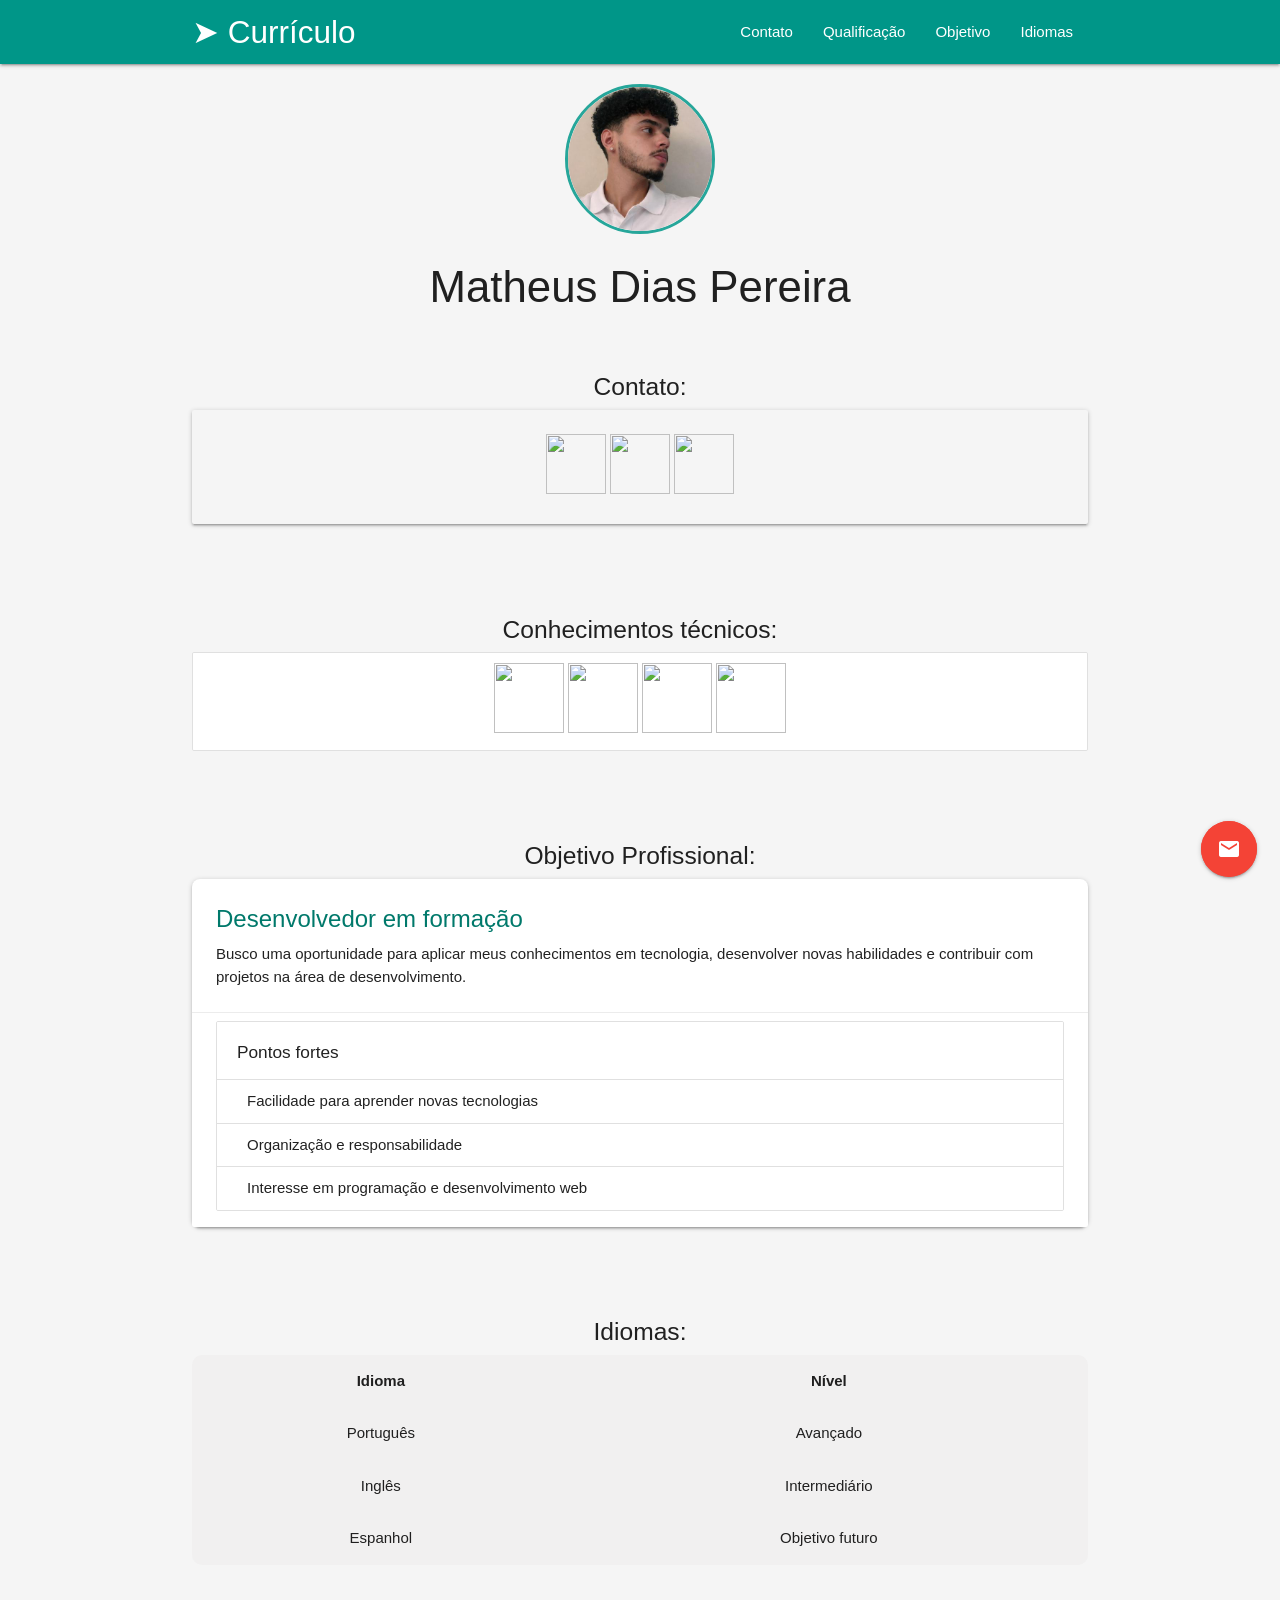
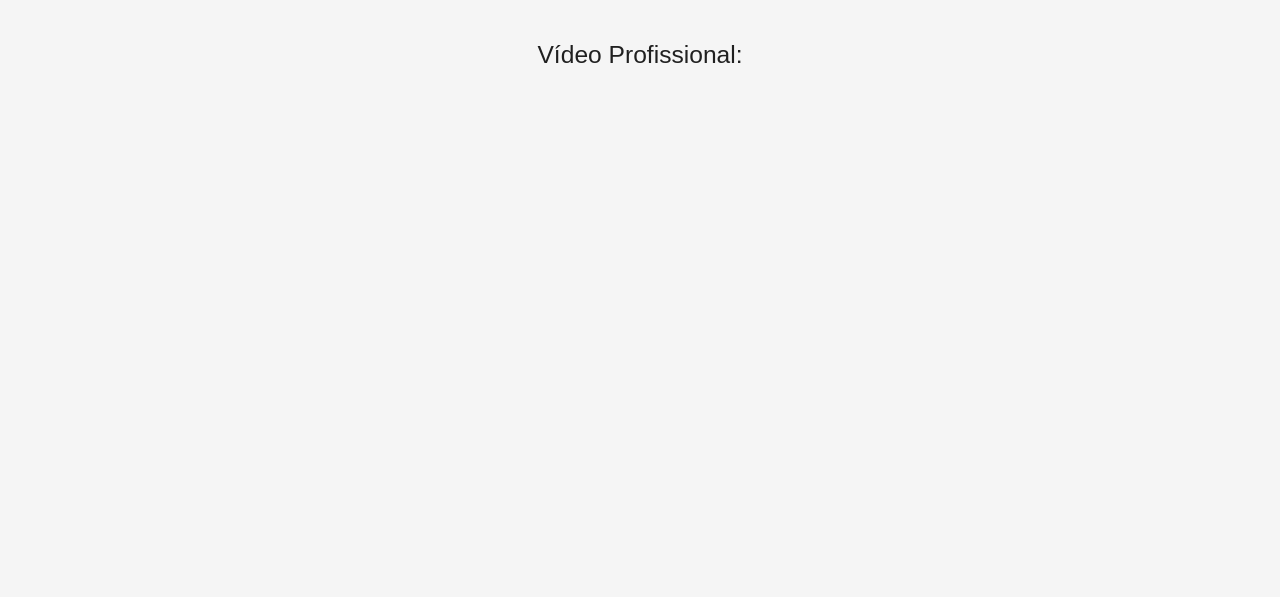
==== CurriculoSite/index.html @ b0c6fc3b "add" ====
<!DOCTYPE html>
<html lang="pt-br">

<head>
    <meta charset="UTF-8">
    <meta name="viewport" content="width=device-width, initial-scale=1.0">
    <title>Currículo - Matheus Dias Pereira</title>

    <!-- MATERIALIZE CSS -->
    <link rel="stylesheet"
        href="https://cdnjs.cloudflare.com/ajax/libs/materialize/1.0.0/css/materialize.min.css">

    <!-- ÍCONES -->
    <link href="https://fonts.googleapis.com/icon?family=Material+Icons" rel="stylesheet">

    <!-- CSS -->
    <link rel="stylesheet" href="style.css">
</head>

<body>

    <!-- MENU MOBILE -->
    <ul class="sidenav" id="mobile-menu">
        <li><a href="#contato">Contato</a></li>
        <li><a href="#qualificacao">Qualificação</a></li>
        <li><a href="#objetivo">Objetivo</a></li>
        <li><a href="#idiomas">Idiomas</a></li>
    </ul>

    <!-- NAVBAR -->
    <nav class="teal">
        <div class="nav-wrapper container">

            <a href="#" class="brand-logo">➤ Currículo</a>

            <!-- BOTÃO MOBILE -->
            <a href="#" data-target="mobile-menu" class="sidenav-trigger">
                <i class="material-icons">menu</i>
            </a>

            <!-- MENU DESKTOP -->
            <ul class="right hide-on-med-and-down">
                <li><a href="#contato">Contato</a></li>
                <li><a href="#qualificacao">Qualificação</a></li>
                <li><a href="#objetivo">Objetivo</a></li>
                <li><a href="#idiomas">Idiomas</a></li>
            </ul>

        </div>
    </nav>

    <div class="container">

        <!-- FOTO -->
        <img src="Perfil.jpg" alt="Foto de perfil" class="profile-img">

        <!-- NOME -->
        <h3>
            <strong>Matheus Dias Pereira</strong>
        </h3>

        <!-- CONTATO -->
        <div id="contato" class="section scrollspy">

           <h5><strong>Contato:</strong></h5>



            <div class="card-panel grey lighten-4 center-align">

                <a href="https://www.linkedin.com/in/matheus-dias-pereira-th2007/" target="_blank">
                    <img src="https://cdn.jsdelivr.net/gh/devicons/devicon@latest/icons/linkedin/linkedin-original.svg" width="60" height="60"/>
                </a>

                <a href="mailto:matheus108532@gmail.com" target="_blank">
                    <img src="https://cdn.simpleicons.org/gmail" width="60" height="60" />
                </a>
               
                <a href="https://wa.me/559491719154" target="_blank">
                     <img src="https://cdn.simpleicons.org/whatsapp" width="60" height="60" />
                 </a>

                  
                        
            
            </div>

        </div>

        <!-- QUALIFICAÇÃO -->
        <div id="qualificacao" class="section scrollspy">

            <h5>Conhecimentos técnicos:</h5>

            <ul class="collection">

                <li class="collection-item center-align">
                    
            <img src="https://cdn.jsdelivr.net/gh/devicons/devicon@latest/icons/javascript/javascript-original.svg"  width="70" height="70" />
           
            <img src="https://cdn.jsdelivr.net/gh/devicons/devicon@latest/icons/python/python-original.svg" width="70" height="70" />
            
            <img src="https://cdn.jsdelivr.net/gh/devicons/devicon@latest/icons/java/java-original-wordmark.svg" width="70" height="70" />

            <img src="https://cdn.jsdelivr.net/gh/devicons/devicon@latest/icons/github/github-original.svg"  width="70" height="70" /> 
          
            
               </li>


        </div>



        <!-- OBJETIVO -->
        <div id="objetivo" class="section scrollspy">

            <h5>Objetivo Profissional:</h5>

            <div class="card curriculo-card">

                <div class="card-content">

                    <span class="card-title teal-text text-darken-2">
                        Desenvolvedor em formação
                    </span>

                    <p>
                        Busco uma oportunidade para aplicar meus conhecimentos em tecnologia,
                        desenvolver novas habilidades e contribuir com projetos
                        na área de desenvolvimento.
                    </p>

                </div>

                <div class="card-action">

                    <ul class="collection with-header objetivo-lista">

                        <li class="collection-header">
                            <h6>Pontos fortes</h6>
                        </li>

                        <li class="collection-item">
                            Facilidade para aprender novas tecnologias
                        </li>

                        <li class="collection-item">
                            Organização e responsabilidade
                        </li>

                        <li class="collection-item">
                            Interesse em programação e desenvolvimento web
                        </li>

                    </ul>

                </div>

            </div>

        </div>

        <!-- IDIOMAS -->
        <div id="idiomas" class="section scrollspy">

            <h5>Idiomas:</h5>

            <table class="striped centered">

                <thead>
                    <tr>
                        <th>Idioma</th>
                        <th>Nível</th>
                    </tr>
                </thead>

                <tbody>

                    <tr>
                        <td>Português</td>
                        <td>Avançado</td>
                    </tr>

                    <tr>
                        <td>Inglês</td>
                        <td>Intermediário</td>
                    </tr>

                    <tr>
                        <td>Espanhol</td>
                        <td>Objetivo futuro</td>
                    </tr>

                </tbody>

            </table>

        </div>

        <!-- VÍDEO -->
        <div class="section">

            <h5>Vídeo Profissional:</h5>

            <div class="video-container">

                <iframe
                    src="https://www.youtube.com/embed/mBqfY_TX_8o"
                    title="Vídeo profissional"
                    frameborder="0"
                    allowfullscreen>
                </iframe>

            </div>

        </div>

    </div>

    <!-- BOTÃO FLUTUANTE -->
    <div class="fixed-action-btn">

        <a href="mailto:matheus108532@gmail.com"
            class="btn-floating btn-large red pulse">

            <i class="large material-icons">email</i>

        </a>

    </div>

    <!-- MATERIALIZE JS -->
    <script
        src="https://cdnjs.cloudflare.com/ajax/libs/materialize/1.0.0/js/materialize.min.js">
    </script>

    <!-- JS -->
    <script src="script.js"></script>

</body>

</html>
---- CurriculoSite/style.css ----
/* Fundo geral */
body {
    background-color: #f5f5f5;
}

/* Foto de perfil */
.profile-img {
    width: 150px;
    height: 150px;
    object-fit: cover;
    border-radius: 50%;
    display: block;
    margin: 20px auto;
    border: 3px solid #26a69a;
}

/* Centralização */
h3, h5 {
    text-align: center;
}

.dark-box {
  background-color: #121212;
  border: none;
}

/* Espaçamento */
.section {
    margin-top: 30px;
}


/* Tabela mais bonita */
table {
    background-color: rgb(241, 240, 240);
    border-radius: 10px;
    overflow: hidden;
}

/* Badge alinhado */
.badge {
    margin-left: 10px;
}

/* Hover suave nos itens */
.collection-item:hover {
    background-color: #e0f2f1;
    transition: 0.3s;
}

/* Card do objetivo profissional */
.curriculo-card {
    border-radius: 8px;
}

.curriculo-card .card-action {
    padding-top: 0;
}

.objetivo-lista {
    margin-bottom: 0;
}

/* NAVBAR */
nav{
    margin-bottom: 20px;
}

/* ScrollSpy ativo */
.table-of-contents a.active{
    color: #00897b;
    border-left: 2px solid #00897b;
}

/* Rolagem suave */
html{
    scroll-behavior: smooth;
}
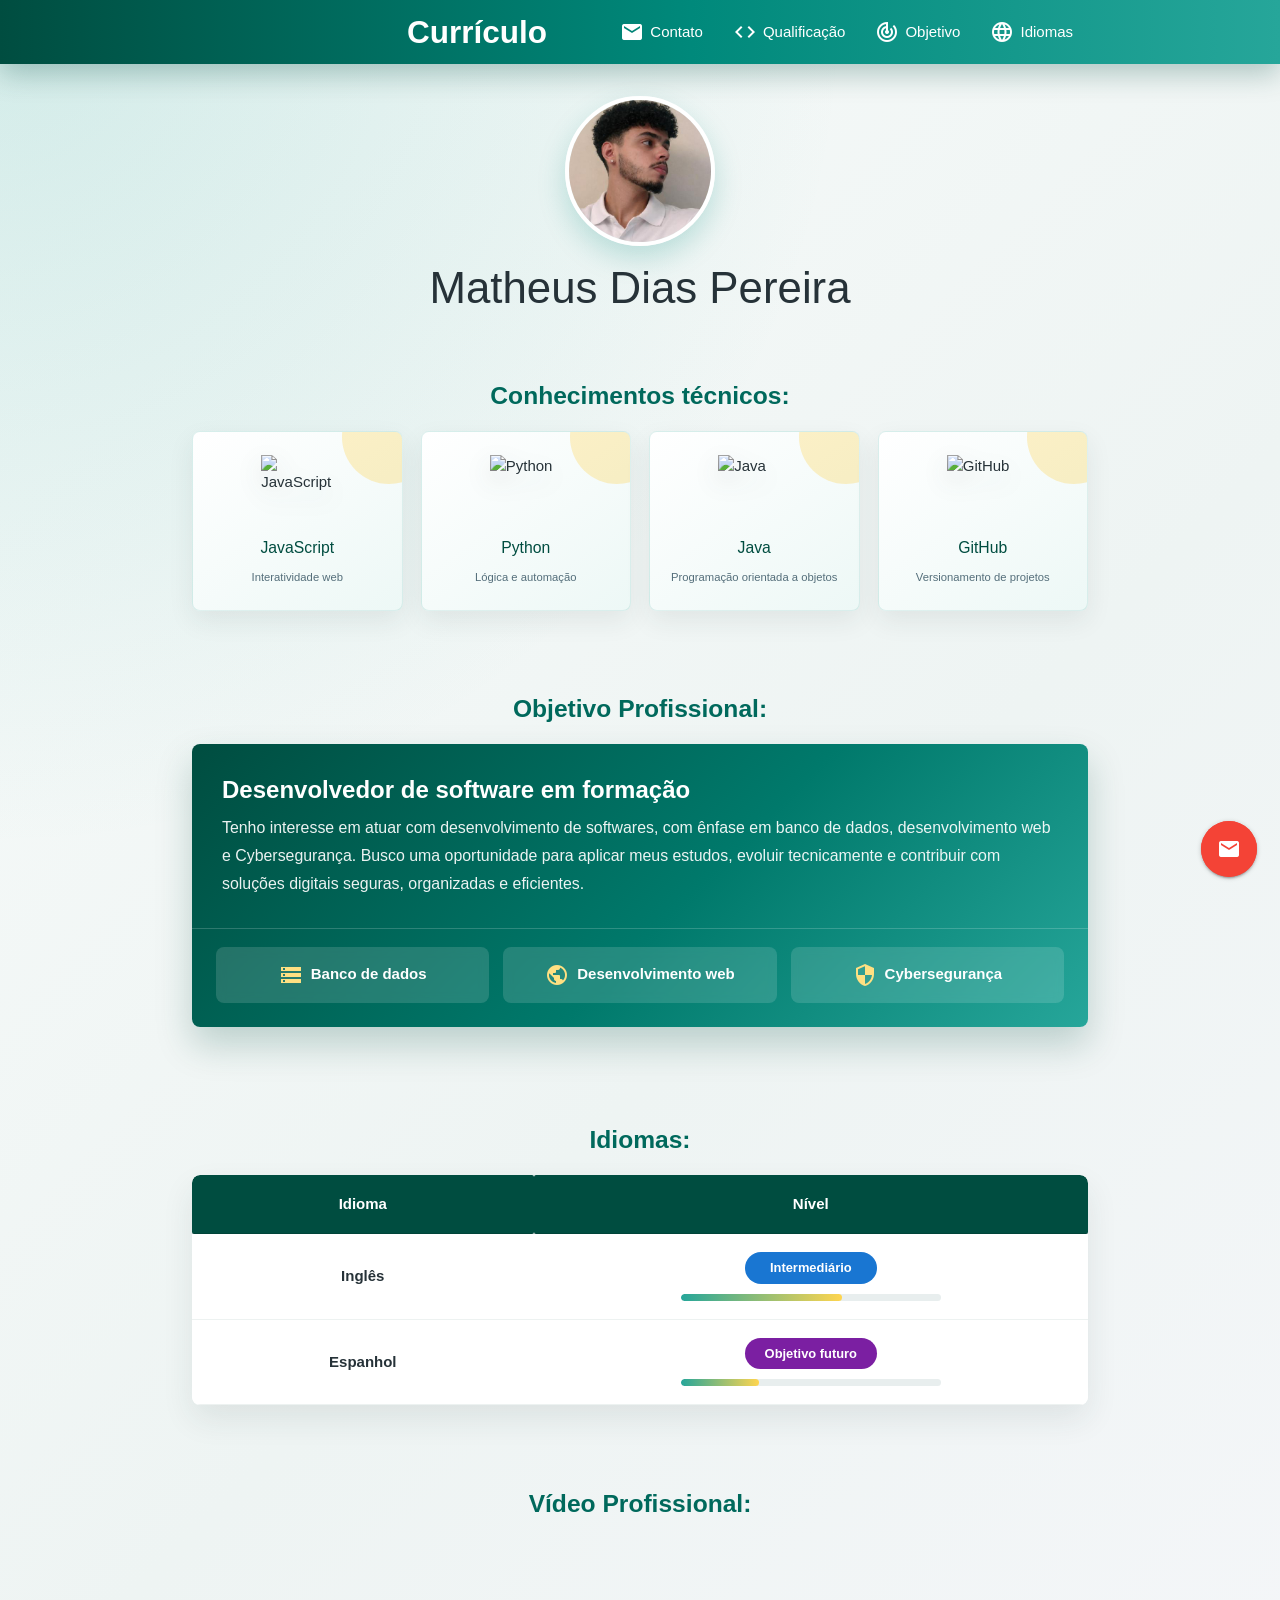
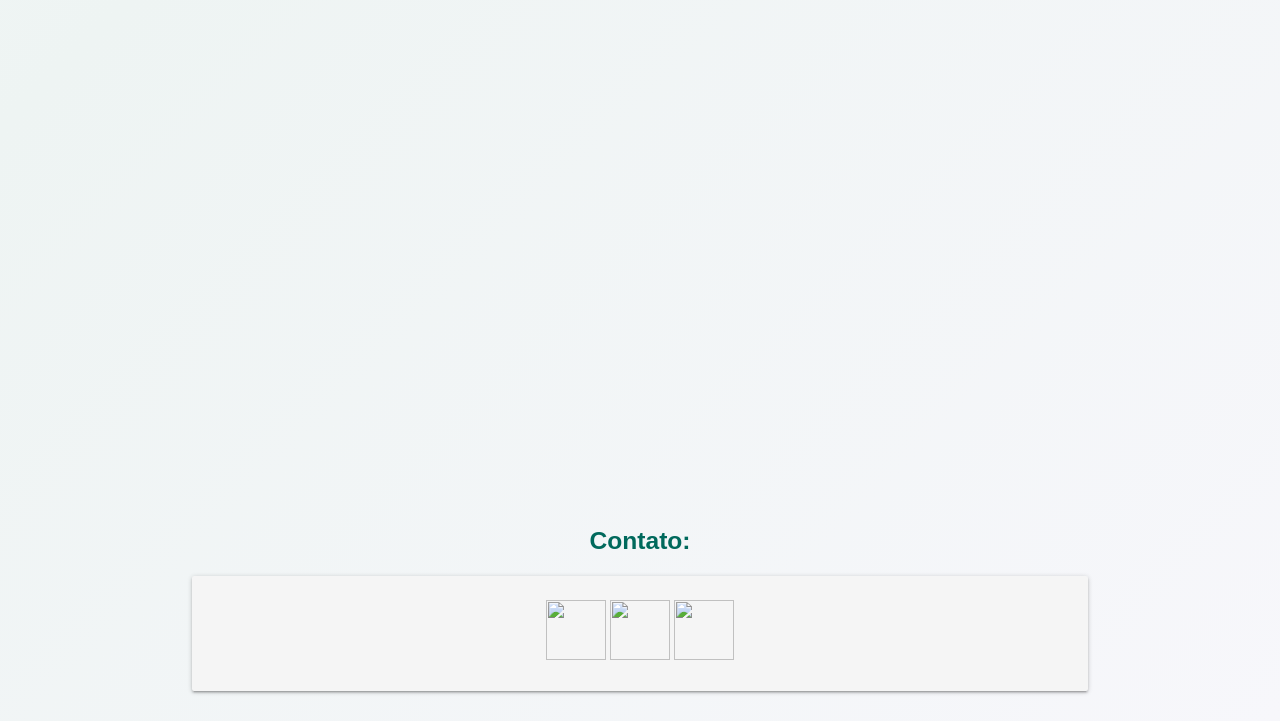
==== commit e16b6ef5: "add" ====
--- a/CurriculoSite/index.html
+++ b/CurriculoSite/index.html
@@ -28,10 +28,13 @@
     </ul>
 
     <!-- NAVBAR -->
-    <nav class="teal">
+    <nav class="main-nav">
         <div class="nav-wrapper container">
 
-            <a href="#" class="brand-logo">➤ Currículo</a>
+            <a href="#" class="brand-logo">
+                <i class="material-icons">terminal</i>
+                Currículo
+            </a>
 
             <!-- BOTÃO MOBILE -->
             <a href="#" data-target="mobile-menu" class="sidenav-trigger">
@@ -39,11 +42,11 @@
             </a>
 
             <!-- MENU DESKTOP -->
-            <ul class="right hide-on-med-and-down">
-                <li><a href="#contato">Contato</a></li>
-                <li><a href="#qualificacao">Qualificação</a></li>
-                <li><a href="#objetivo">Objetivo</a></li>
-                <li><a href="#idiomas">Idiomas</a></li>
+            <ul class="right hide-on-med-and-down nav-links">
+                <li><a href="#contato"><i class="material-icons left">alternate_email</i>Contato</a></li>
+                <li><a href="#qualificacao"><i class="material-icons left">code</i>Qualificação</a></li>
+                <li><a href="#objetivo"><i class="material-icons left">track_changes</i>Objetivo</a></li>
+                <li><a href="#idiomas"><i class="material-icons left">language</i>Idiomas</a></li>
             </ul>
 
         </div>
@@ -55,162 +58,169 @@
         <img src="Perfil.jpg" alt="Foto de perfil" class="profile-img">
 
         <!-- NOME -->
-        <h3>
-            <strong>Matheus Dias Pereira</strong>
-        </h3>
+        <h3><strong>Matheus Dias Pereira</strong></h3>
+
+        <!-- QUALIFICAÇÃO -->
+        <div id="qualificacao" class="section scrollspy">
+
+            <h5>Conhecimentos técnicos:</h5>
+
+            <div class="tech-grid">
+
+                <div class="tech-card">
+                    <span class="tech-glow"></span>
+                    <img src="https://cdn.jsdelivr.net/gh/devicons/devicon@latest/icons/javascript/javascript-original.svg"
+                        alt="JavaScript">
+                    <strong>JavaScript</strong>
+                    <small>Interatividade web</small>
+                </div>
+
+                <div class="tech-card">
+                    <span class="tech-glow"></span>
+                    <img src="https://cdn.jsdelivr.net/gh/devicons/devicon@latest/icons/python/python-original.svg"
+                        alt="Python">
+                    <strong>Python</strong>
+                    <small>Lógica e automação</small>
+                </div>
+
+                <div class="tech-card">
+                    <span class="tech-glow"></span>
+                    <img src="https://cdn.jsdelivr.net/gh/devicons/devicon@latest/icons/java/java-original-wordmark.svg"
+                        alt="Java">
+                    <strong>Java</strong>
+                    <small>Programação orientada a objetos</small>
+                </div>
+
+                <div class="tech-card">
+                    <span class="tech-glow"></span>
+                    <img src="https://cdn.jsdelivr.net/gh/devicons/devicon@latest/icons/github/github-original.svg"
+                        alt="GitHub">
+                    <strong>GitHub</strong>
+                    <small>Versionamento de projetos</small>
+                </div>
+
+            </div>
+        </div>
+
+        <!-- OBJETIVO -->
+        <div id="objetivo" class="section scrollspy">
+
+            <h5>Objetivo Profissional:</h5>
+
+            <div class="card curriculo-card objective-card">
+
+                <div class="card-content">
+
+                    <span class="card-title"> Desenvolvedor de software em formação 
+                         </span>
+
+                    <p>
+                        Tenho interesse em atuar com desenvolvimento de softwares, com ênfase em banco de dados,
+                        desenvolvimento web e Cybersegurança. Busco uma oportunidade para aplicar meus estudos,
+                        evoluir tecnicamente e contribuir com soluções digitais seguras, organizadas e eficientes.
+                    </p>
+
+                </div>
+
+                <div class="card-action">
+
+                    <div class="objective-focus">
+
+                        <div>
+                            <i class="material-icons">storage</i>
+                            <span>Banco de dados</span>
+                        </div>
+
+                        <div>
+                            <i class="material-icons">public</i>
+                            <span>Desenvolvimento web</span>
+                        </div>
+
+                        <div>
+                            <i class="material-icons">security</i>
+                            <span>Cybersegurança</span>
+                        </div>
+
+                    </div>
+
+                </div>
+
+            </div>
+        </div>
+
+        <!-- IDIOMAS -->
+        <div id="idiomas" class="section scrollspy">
+
+            <h5>Idiomas:</h5>
+
+            <div class="language-panel">
+
+                <table class="centered language-table">
+
+                    <thead>
+                        <tr>
+                            <th>Idioma</th>
+                            <th>Nível</th>
+                        </tr>
+                    </thead>
+
+                    <tbody>
+
+                        <tr>
+                            <td><span class="language-name">Inglês</span></td>
+                            <td>
+                                <span class="level-pill intermediate">Intermediário</span>
+                                <div class="progress-bar"><span style="width: 62%"></span></div>
+                            </td>
+                        </tr>
+
+                        <tr>
+                            <td><span class="language-name">Espanhol</span></td>
+                            <td>
+                                <span class="level-pill future">Objetivo futuro</span>
+                                <div class="progress-bar"><span style="width: 30%"></span></div>
+                            </td>
+                        </tr>
+
+                    </tbody>
+
+                </table>
+
+            </div>
+        </div>
+
+        <!-- VÍDEO -->
+        <div class="section">
+
+            <h5>Vídeo Profissional:</h5>
+
+            <div class="video-container">
+                <iframe src="https://www.youtube.com/embed/mBqfY_TX_8o" title="Vídeo profissional"
+                    frameborder="0" allowfullscreen>
+                </iframe>
+            </div>
+
+        </div>
 
         <!-- CONTATO -->
         <div id="contato" class="section scrollspy">
 
-           <h5><strong>Contato:</strong></h5>
-
-
+            <h5>Contato:</h5>
 
             <div class="card-panel grey lighten-4 center-align">
 
                 <a href="https://www.linkedin.com/in/matheus-dias-pereira-th2007/" target="_blank">
-                    <img src="https://cdn.jsdelivr.net/gh/devicons/devicon@latest/icons/linkedin/linkedin-original.svg" width="60" height="60"/>
+                    <img src="https://cdn.jsdelivr.net/gh/devicons/devicon@latest/icons/linkedin/linkedin-original.svg"
+                        width="60" height="60">
                 </a>
 
                 <a href="mailto:matheus108532@gmail.com" target="_blank">
-                    <img src="https://cdn.simpleicons.org/gmail" width="60" height="60" />
+                    <img src="https://cdn.simpleicons.org/gmail" width="60" height="60">
                 </a>
-               
+
                 <a href="https://wa.me/559491719154" target="_blank">
-                     <img src="https://cdn.simpleicons.org/whatsapp" width="60" height="60" />
-                 </a>
-
-                  
-                        
-            
-            </div>
-
-        </div>
-
-        <!-- QUALIFICAÇÃO -->
-        <div id="qualificacao" class="section scrollspy">
-
-            <h5>Conhecimentos técnicos:</h5>
-
-            <ul class="collection">
-
-                <li class="collection-item center-align">
-                    
-            <img src="https://cdn.jsdelivr.net/gh/devicons/devicon@latest/icons/javascript/javascript-original.svg"  width="70" height="70" />
-           
-            <img src="https://cdn.jsdelivr.net/gh/devicons/devicon@latest/icons/python/python-original.svg" width="70" height="70" />
-            
-            <img src="https://cdn.jsdelivr.net/gh/devicons/devicon@latest/icons/java/java-original-wordmark.svg" width="70" height="70" />
-
-            <img src="https://cdn.jsdelivr.net/gh/devicons/devicon@latest/icons/github/github-original.svg"  width="70" height="70" /> 
-          
-            
-               </li>
-
-
-        </div>
-
-
-
-        <!-- OBJETIVO -->
-        <div id="objetivo" class="section scrollspy">
-
-            <h5>Objetivo Profissional:</h5>
-
-            <div class="card curriculo-card">
-
-                <div class="card-content">
-
-                    <span class="card-title teal-text text-darken-2">
-                        Desenvolvedor em formação
-                    </span>
-
-                    <p>
-                        Busco uma oportunidade para aplicar meus conhecimentos em tecnologia,
-                        desenvolver novas habilidades e contribuir com projetos
-                        na área de desenvolvimento.
-                    </p>
-
-                </div>
-
-                <div class="card-action">
-
-                    <ul class="collection with-header objetivo-lista">
-
-                        <li class="collection-header">
-                            <h6>Pontos fortes</h6>
-                        </li>
-
-                        <li class="collection-item">
-                            Facilidade para aprender novas tecnologias
-                        </li>
-
-                        <li class="collection-item">
-                            Organização e responsabilidade
-                        </li>
-
-                        <li class="collection-item">
-                            Interesse em programação e desenvolvimento web
-                        </li>
-
-                    </ul>
-
-                </div>
-
-            </div>
-
-        </div>
-
-        <!-- IDIOMAS -->
-        <div id="idiomas" class="section scrollspy">
-
-            <h5>Idiomas:</h5>
-
-            <table class="striped centered">
-
-                <thead>
-                    <tr>
-                        <th>Idioma</th>
-                        <th>Nível</th>
-                    </tr>
-                </thead>
-
-                <tbody>
-
-                    <tr>
-                        <td>Português</td>
-                        <td>Avançado</td>
-                    </tr>
-
-                    <tr>
-                        <td>Inglês</td>
-                        <td>Intermediário</td>
-                    </tr>
-
-                    <tr>
-                        <td>Espanhol</td>
-                        <td>Objetivo futuro</td>
-                    </tr>
-
-                </tbody>
-
-            </table>
-
-        </div>
-
-        <!-- VÍDEO -->
-        <div class="section">
-
-            <h5>Vídeo Profissional:</h5>
-
-            <div class="video-container">
-
-                <iframe
-                    src="https://www.youtube.com/embed/mBqfY_TX_8o"
-                    title="Vídeo profissional"
-                    frameborder="0"
-                    allowfullscreen>
-                </iframe>
+                    <img src="https://cdn.simpleicons.org/whatsapp" width="60" height="60">
+                </a>
 
             </div>
 
@@ -223,17 +233,13 @@
 
         <a href="mailto:matheus108532@gmail.com"
             class="btn-floating btn-large red pulse">
-
             <i class="large material-icons">email</i>
-
         </a>
 
     </div>
 
     <!-- MATERIALIZE JS -->
-    <script
-        src="https://cdnjs.cloudflare.com/ajax/libs/materialize/1.0.0/js/materialize.min.js">
-    </script>
+    <script src="https://cdnjs.cloudflare.com/ajax/libs/materialize/1.0.0/js/materialize.min.js"></script>
 
     <!-- JS -->
     <script src="script.js"></script>
--- a/CurriculoSite/style.css
+++ b/CurriculoSite/style.css
@@ -1,6 +1,9 @@
 /* Fundo geral */
 body {
-    background-color: #f5f5f5;
+    background:
+        radial-gradient(circle at top left, rgba(38, 166, 154, 0.18), transparent 32%),
+        linear-gradient(135deg, #f8fbfa 0%, #eef4f3 48%, #f7f7fb 100%);
+    color: #263238;
 }
 
 /* Foto de perfil */
@@ -10,8 +13,9 @@
     object-fit: cover;
     border-radius: 50%;
     display: block;
-    margin: 20px auto;
-    border: 3px solid #26a69a;
+    margin: 32px auto 18px;
+    border: 4px solid #ffffff;
+    box-shadow: 0 12px 28px rgba(0, 137, 123, 0.22);
 }
 
 /* Centralização */
@@ -19,21 +23,31 @@
     text-align: center;
 }
 
+h3 {
+    margin-top: 0;
+}
+
+h5 {
+    color: #00695c;
+    font-weight: 700;
+    letter-spacing: 0;
+    margin-bottom: 22px;
+}
+
 .dark-box {
-  background-color: #121212;
-  border: none;
+    background-color: #121212;
+    border: none;
 }
 
 /* Espaçamento */
 .section {
-    margin-top: 30px;
-}
-
+    margin-top: 38px;
+}
 
 /* Tabela mais bonita */
 table {
-    background-color: rgb(241, 240, 240);
-    border-radius: 10px;
+    background-color: #ffffff;
+    border-radius: 8px;
     overflow: hidden;
 }
 
@@ -62,17 +76,298 @@
 }
 
 /* NAVBAR */
-nav{
+nav {
     margin-bottom: 20px;
 }
 
+.main-nav {
+    background: linear-gradient(90deg, #004d40 0%, #00897b 54%, #26a69a 100%);
+    box-shadow: 0 10px 28px rgba(0, 77, 64, 0.28);
+}
+
+.main-nav .brand-logo {
+    display: flex;
+    align-items: center;
+    gap: 8px;
+    font-weight: 700;
+}
+
+.main-nav .brand-logo i {
+    height: 64px;
+    line-height: 64px;
+}
+
+.nav-links a {
+    border-radius: 999px;
+    height: 40px;
+    line-height: 40px;
+    margin-top: 12px;
+    transition: background-color 0.25s ease, transform 0.25s ease;
+}
+
+.nav-links a:hover {
+    background-color: rgba(255, 255, 255, 0.18);
+    transform: translateY(-2px);
+}
+
+.nav-links i.left {
+    height: 40px;
+    line-height: 40px;
+    margin-right: 6px;
+}
+
+.sidenav {
+    background: #f8fbfa;
+}
+
+.sidenav li a {
+    color: #00695c;
+    font-weight: 600;
+}
+
+/* Conhecimentos técnicos */
+.tech-grid {
+    display: grid;
+    grid-template-columns: repeat(4, minmax(130px, 1fr));
+    gap: 18px;
+}
+
+.tech-card {
+    position: relative;
+    isolation: isolate;
+    min-height: 180px;
+    overflow: hidden;
+    border: 1px solid rgba(0, 137, 123, 0.12);
+    border-radius: 8px;
+    background: linear-gradient(145deg, #ffffff 0%, #edf8f6 100%);
+    box-shadow: 0 10px 26px rgba(38, 50, 56, 0.08);
+    display: flex;
+    flex-direction: column;
+    align-items: center;
+    justify-content: center;
+    gap: 9px;
+    transition: transform 0.3s ease, box-shadow 0.3s ease, border-color 0.3s ease;
+}
+
+.tech-card::before {
+    content: "";
+    position: absolute;
+    inset: 0;
+    background: linear-gradient(120deg, transparent, rgba(38, 166, 154, 0.16), transparent);
+    transform: translateX(-120%);
+    transition: transform 0.7s ease;
+    z-index: -1;
+}
+
+.tech-card:hover {
+    border-color: rgba(0, 137, 123, 0.35);
+    box-shadow: 0 18px 34px rgba(0, 105, 92, 0.16);
+    transform: translateY(-7px);
+}
+
+.tech-card:hover::before {
+    transform: translateX(120%);
+}
+
+.tech-card img {
+    width: 72px;
+    height: 72px;
+    object-fit: contain;
+    filter: drop-shadow(0 10px 12px rgba(38, 50, 56, 0.12));
+    transition: transform 0.35s ease;
+}
+
+.tech-card:hover img {
+    transform: scale(1.08) rotate(-3deg);
+}
+
+.tech-card strong {
+    color: #004d40;
+    font-size: 1.05rem;
+}
+
+.tech-card small {
+    color: #546e7a;
+    font-weight: 500;
+}
+
+.tech-glow {
+    position: absolute;
+    top: -42px;
+    right: -34px;
+    width: 94px;
+    height: 94px;
+    border-radius: 50%;
+    background: rgba(255, 193, 7, 0.22);
+    z-index: -1;
+}
+
+/* Objetivo profissional */
+.objective-card {
+    overflow: hidden;
+    border: 0;
+    background: linear-gradient(135deg, #004d40 0%, #00796b 55%, #26a69a 100%);
+    color: #ffffff;
+    box-shadow: 0 18px 36px rgba(0, 77, 64, 0.22);
+}
+
+.objective-card .card-content {
+    padding: 30px;
+}
+
+.objective-card .card-title {
+    color: #ffffff;
+    font-weight: 700;
+}
+
+.objective-card p {
+    color: rgba(255, 255, 255, 0.92);
+    font-size: 1.06rem;
+    line-height: 1.75;
+}
+
+.objective-card .card-action {
+    border-top: 1px solid rgba(255, 255, 255, 0.18);
+    padding: 18px 24px 24px;
+}
+
+.objective-focus {
+    display: grid;
+    grid-template-columns: repeat(3, 1fr);
+    gap: 14px;
+}
+
+.objective-focus div {
+    display: flex;
+    align-items: center;
+    justify-content: center;
+    gap: 8px;
+    min-height: 56px;
+    border-radius: 8px;
+    background: rgba(255, 255, 255, 0.14);
+    backdrop-filter: blur(5px);
+    font-weight: 600;
+}
+
+.objective-focus i {
+    color: #ffe082;
+}
+
+/* Idiomas */
+.language-panel {
+    overflow: hidden;
+    border-radius: 8px;
+    background: #ffffff;
+    box-shadow: 0 14px 32px rgba(38, 50, 56, 0.09);
+}
+
+.language-table {
+    margin: 0;
+}
+
+.language-table thead {
+    background: #004d40;
+    color: #ffffff;
+}
+
+.language-table th {
+    padding: 18px;
+    font-size: 1rem;
+}
+
+.language-table td {
+    padding: 18px;
+    border-bottom: 1px solid #edf2f1;
+}
+
+.language-table tbody tr {
+    transition: background-color 0.25s ease;
+}
+
+.language-table tbody tr:hover {
+    background-color: #f0faf8;
+}
+
+.language-name {
+    color: #263238;
+    font-weight: 700;
+}
+
+.level-pill {
+    display: inline-block;
+    min-width: 132px;
+    border-radius: 999px;
+    padding: 6px 14px;
+    color: #ffffff;
+    font-weight: 700;
+    font-size: 0.86rem;
+}
+
+.level-pill.advanced {
+    background: #00897b;
+}
+
+.level-pill.intermediate {
+    background: #1976d2;
+}
+
+.level-pill.future {
+    background: #7b1fa2;
+}
+
+.progress-bar {
+    width: min(260px, 100%);
+    height: 7px;
+    margin: 10px auto 0;
+    overflow: hidden;
+    border-radius: 999px;
+    background: #e8eeee;
+}
+
+.progress-bar span {
+    display: block;
+    height: 100%;
+    border-radius: inherit;
+    background: linear-gradient(90deg, #26a69a, #ffd54f);
+}
+
 /* ScrollSpy ativo */
-.table-of-contents a.active{
+.table-of-contents a.active {
     color: #00897b;
     border-left: 2px solid #00897b;
 }
 
 /* Rolagem suave */
-html{
+html {
     scroll-behavior: smooth;
+}
+
+/* Responsivo */
+@media (max-width: 992px) {
+    .tech-grid {
+        grid-template-columns: repeat(2, minmax(140px, 1fr));
+    }
+
+    .objective-focus {
+        grid-template-columns: 1fr;
+    }
+}
+
+@media (max-width: 600px) {
+    .main-nav .brand-logo {
+        font-size: 1.35rem;
+    }
+
+    .tech-grid {
+        grid-template-columns: 1fr;
+    }
+
+    .objective-card .card-content {
+        padding: 24px;
+    }
+
+    .language-table td,
+    .language-table th {
+        padding: 14px 10px;
+    }
 }
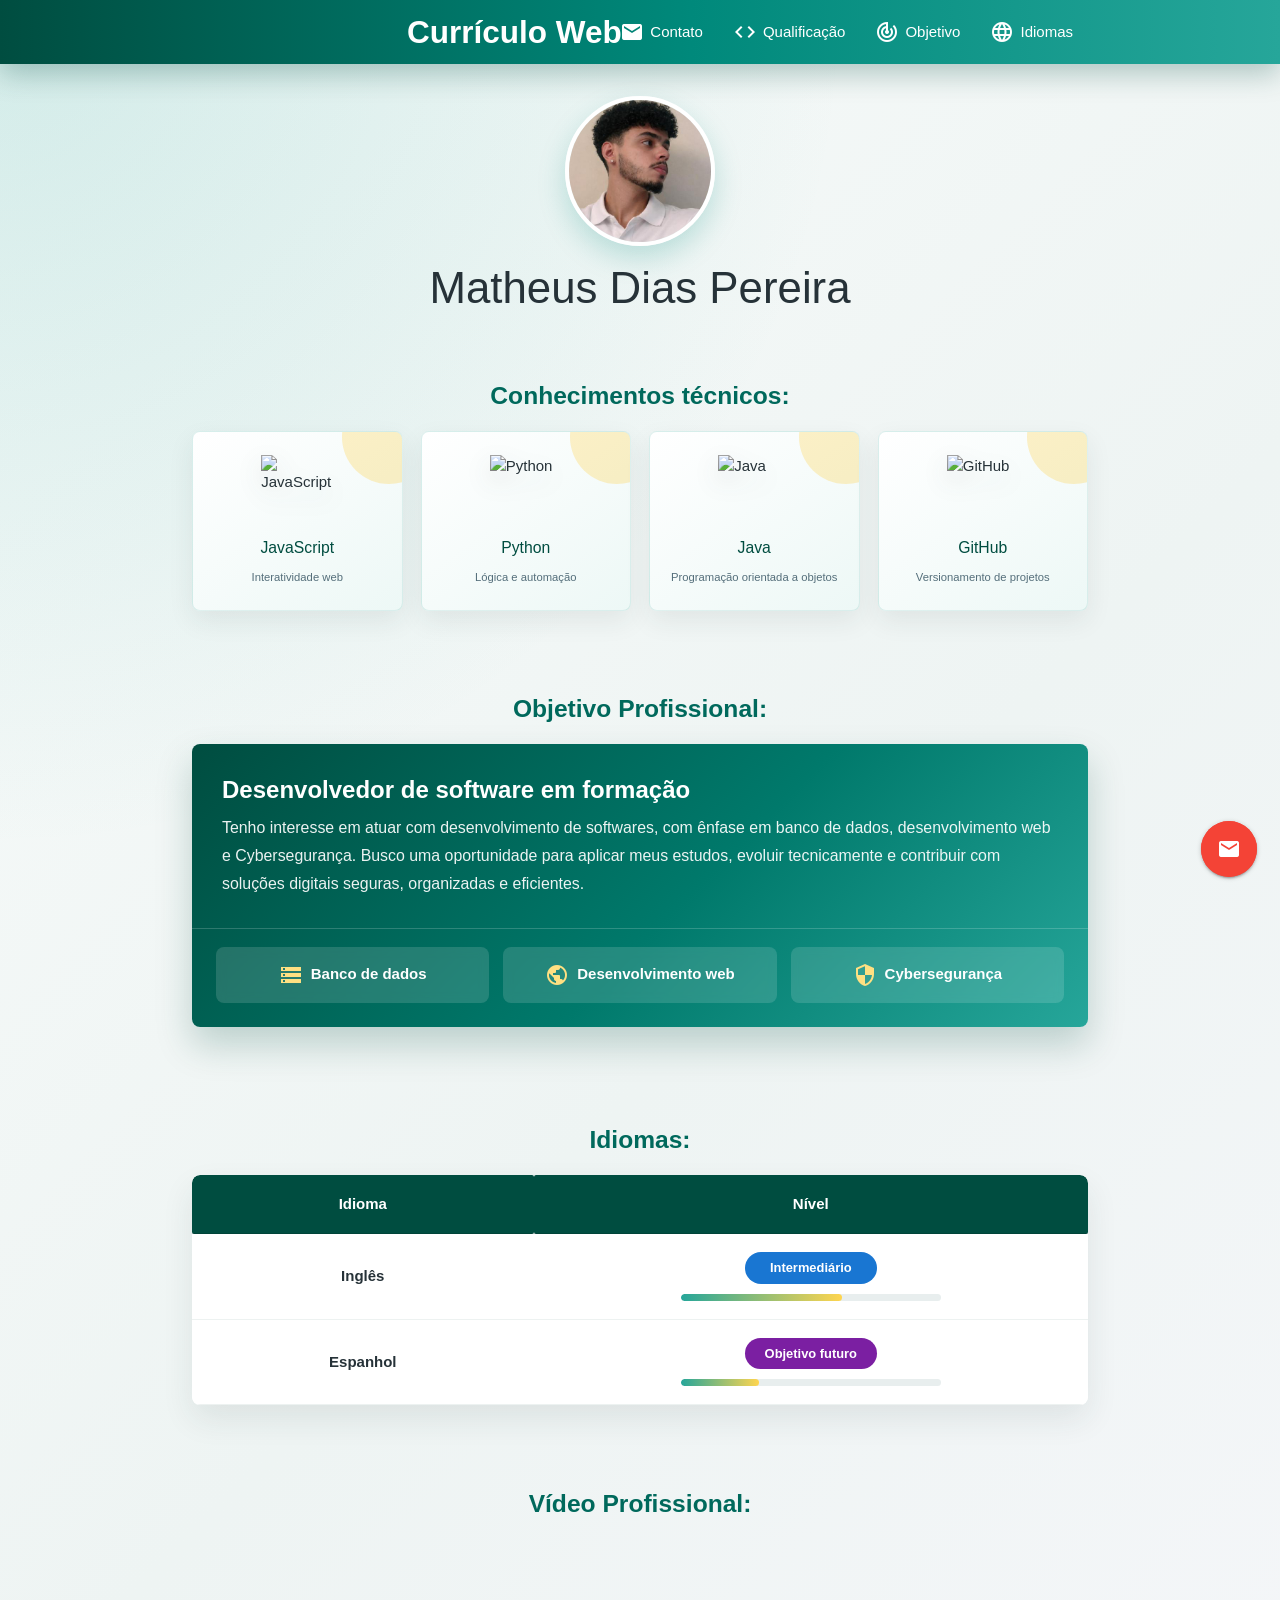
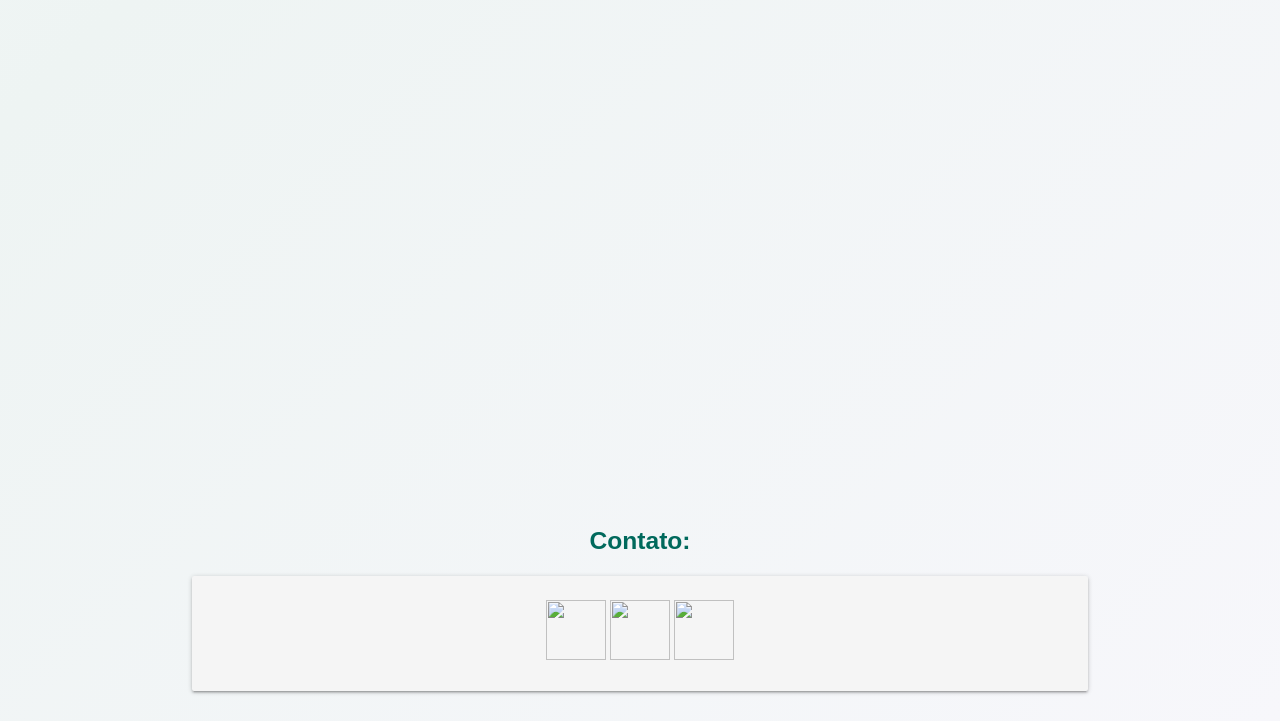
==== commit dc8ba8f4: "add" ====
--- a/CurriculoSite/index.html
+++ b/CurriculoSite/index.html
@@ -33,7 +33,7 @@
 
             <a href="#" class="brand-logo">
                 <i class="material-icons">terminal</i>
-                Currículo
+                Currículo Web
             </a>
 
             <!-- BOTÃO MOBILE -->
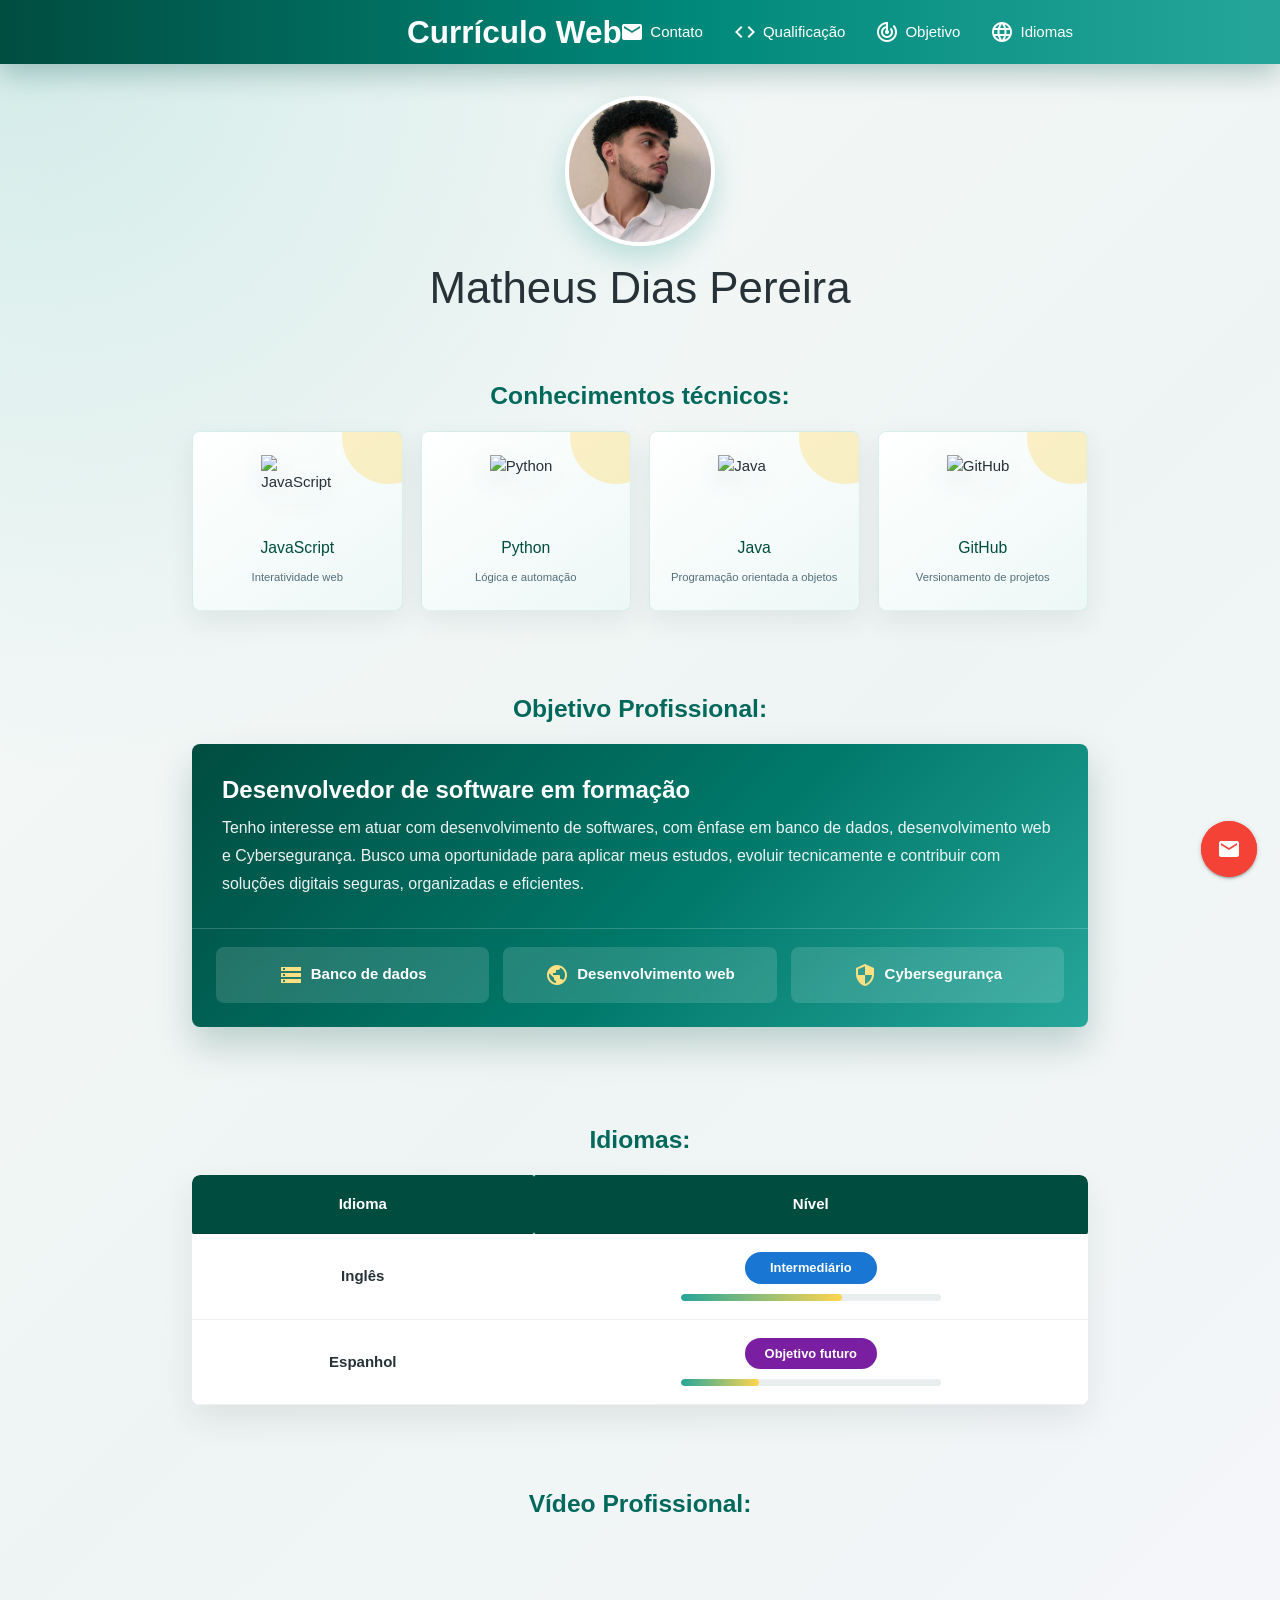
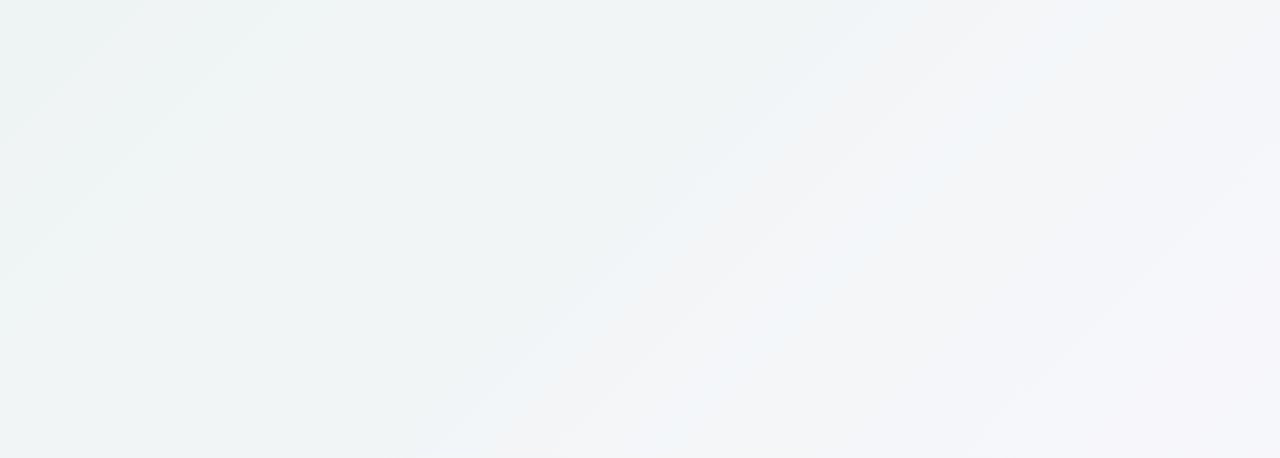
==== commit a0d394cc: "Alterando Estrutura HTML" ====
--- a/CurriculoSite/index.html
+++ b/CurriculoSite/index.html
@@ -202,32 +202,6 @@
 
         </div>
 
-        <!-- CONTATO -->
-        <div id="contato" class="section scrollspy">
-
-            <h5>Contato:</h5>
-
-            <div class="card-panel grey lighten-4 center-align">
-
-                <a href="https://www.linkedin.com/in/matheus-dias-pereira-th2007/" target="_blank">
-                    <img src="https://cdn.jsdelivr.net/gh/devicons/devicon@latest/icons/linkedin/linkedin-original.svg"
-                        width="60" height="60">
-                </a>
-
-                <a href="mailto:matheus108532@gmail.com" target="_blank">
-                    <img src="https://cdn.simpleicons.org/gmail" width="60" height="60">
-                </a>
-
-                <a href="https://wa.me/559491719154" target="_blank">
-                    <img src="https://cdn.simpleicons.org/whatsapp" width="60" height="60">
-                </a>
-
-            </div>
-
-        </div>
-
-    </div>
-
     <!-- BOTÃO FLUTUANTE -->
     <div class="fixed-action-btn">
 
